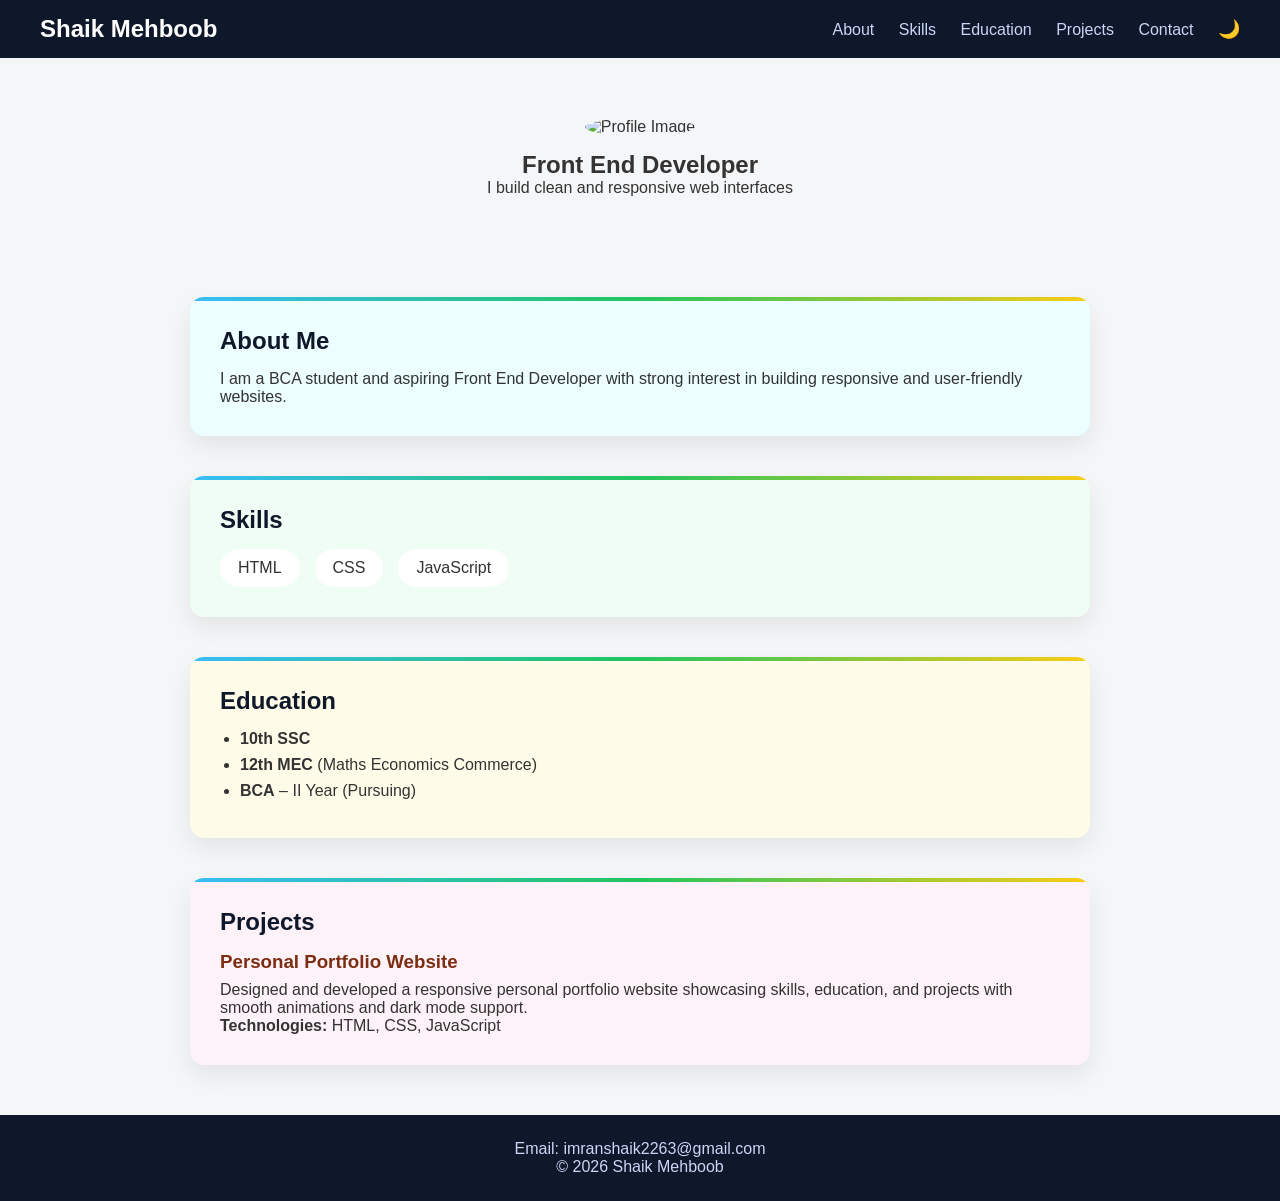
==== index.html @ 060ca1a7 "Update and rename Index.html to index.html" ====
<!DOCTYPE html>
<html lang="en">
<head>
  <meta charset="UTF-8">
  <title>Shaik Mehboob | Front End Developer</title>
  <link rel="stylesheet" href="style.css">
</head>
<body>

<header>
  <h2>Shaik Mehboob</h2>
  <nav>
    <a href="#about">About</a>
    <a href="#skills">Skills</a>
    <a href="#education">Education</a>
    <a href="#projects">Projects</a>
    <a href="#contact">Contact</a>
    <button id="darkToggle">🌙</button>
  </nav>
</header>


<section class="hero">
  <img src="Profile.jpeg" alt="Profile Image">
  <h1>Front End Developer</h1>
  <p>I build clean and responsive web interfaces</p>
</section>

<section id="about" class="card about">
  <span class="line"></span>
  <h2>About Me</h2>
  <p>
    I am a BCA student and aspiring Front End Developer with strong interest
    in building responsive and user-friendly websites.
  </p>
</section>

<section id="skills" class="card skills-box">
  <span class="line"></span>
  <h2>Skills</h2>
  <div class="skills">
    <span>HTML</span>
    <span>CSS</span>
    <span>JavaScript</span>
    
  </div>
</section>

<section id="education" class="card education">
  <span class="line"></span>
  <h2>Education</h2>
  <ul>
    <li><strong>10th SSC</strong></li>
    <li><strong>12th MEC</strong> (Maths Economics Commerce)</li>
    <li><strong>BCA</strong> – II Year (Pursuing)</li>
  </ul>
</section>


<section id="projects" class="card projects">
  <span class="line"></span>
  <h2>Projects</h2>
  <div class="project-box">
    <h3>Personal Portfolio Website</h3>
    <p>
      Designed and developed a responsive personal portfolio website
      showcasing skills, education, and projects with smooth animations
      and dark mode support.
    </p>
    <p><strong>Technologies:</strong> HTML, CSS, JavaScript</p>
  </div>
</section>

<footer id="contact">
  <p>Email: imranshaik2263@gmail.com</p>
  <p>© 2026 Shaik Mehboob</p>
</footer>

<script src="script.js"></script>
</body>
</html>
---- style.css ----
* {
  margin: 0;
  padding: 0;
  box-sizing: border-box;
  font-family: 'Segoe UI', sans-serif;
}

body {
  background: #f4f6f8;
  color: #333;
}


header {
  position: sticky;
  top: 0;
  z-index: 1000;
  background: #0f172a;
  padding: 15px 40px;
  display: flex;
  justify-content: space-between;
  align-items: center;
}

header h2 {
  color: white;
}

nav a {
  color: #cbd5f5;
  margin-left: 20px;
  text-decoration: none;
}

nav a:hover {
  color: #38bdf8;
}

#darkToggle {
  margin-left: 20px;
  background: none;
  border: none;
  font-size: 18px;
  cursor: pointer;
  color: #cbd5f5;
}


.hero {
  text-align: center;
  padding: 60px 20px;
}

.hero img {
  width: 140px;
  border-radius: 50%;
  margin-bottom: 15px;
}


.card {
  position: relative;
  max-width: 900px;
  margin: 40px auto;
  padding: 30px;
  border-radius: 14px;
  box-shadow: 0 10px 25px rgba(0,0,0,0.08);
  opacity: 0;
  transform: translateY(60px);
  transition: 0.7s ease;
  overflow: hidden;
}

.card.show {
  opacity: 1;
  transform: translateY(0);
}

.card h2 {
  margin-bottom: 15px;
  color: #0f172a;
}


.about { background: #ecfeff; }
.skills-box { background: #f0fdf4; }
.education { background: #fefce8; }
.projects { background: #fdf2f8; }


.line {
  position: absolute;
  top: 0;
  left: -100%;
  width: 100%;
  height: 4px;
  background: linear-gradient(90deg, #38bdf8, #22c55e, #facc15);
}

.card.show .line {
  animation: moveLine 1.2s linear forwards;
}

@keyframes moveLine {
  from { left: -100%; }
  to { left: 0; }
}


.skills {
  display: flex;
  gap: 15px;
  flex-wrap: wrap;
}

.skills span {
  background: white;
  padding: 10px 18px;
  border-radius: 20px;
  font-weight: 500;
}


.education ul {
  padding-left: 20px;
}

.education li {
  margin-bottom: 8px;
}


.project-box h3 {
  margin-bottom: 8px;
  color: #7c2d12;
}


footer {
  background: #0f172a;
  color: #cbd5f5;
  text-align: center;
  padding: 25px;
  margin-top: 50px;
}


body.dark {
  background: #020617;
  color: #e5e7eb;
}

body.dark header,
body.dark footer {
  background: #020617;
}

body.dark .about,
body.dark .skills-box,
body.dark .education,
body.dark .projects {
  background: #020617;
  box-shadow: 0 10px 30px rgba(255,255,255,0.05);
}

body.dark .card h2,
body.dark .project-box h3 {
  color: white;
}

body.dark .skills span {
  background: #1e293b;
  color: #e5e7eb;
}
@media (max-width: 768px) {
  header {
    flex-direction: column;
    gap: 10px;
  }
}


body.dark .card {
  position: relative;
}

body.dark .card::before {
  content: "";
  position: absolute;
  inset: 0;
  border-radius: 14px;
  padding: 2px;
  background: linear-gradient(
    90deg,
    #38bdf8,
    #22c55e,
    #facc15,
    #38bdf8
  );
  background-size: 300% 300%;
  animation: borderMove 3s linear infinite;
  -webkit-mask:
    linear-gradient(#000 0 0) content-box,
    linear-gradient(#000 0 0);
  -webkit-mask-composite: xor;
          mask-composite: exclude;
  pointer-events: none;
}

@keyframes borderMove {
  0% { background-position: 0% 50%; }
  100% { background-position: 100% 50%; }
}


body.dark header,
body.dark footer {
  background: #c7d2fe; 
  border-bottom: 2px solid #6366f1;
}

body.dark header h2,
body.dark header nav a,
body.dark footer {
  color: #111827; 
}

body.dark header nav a:hover {
  color: #3730a3;
}


body.dark #darkToggle {
  color: #111827;
}
.theme-toggle {
  position: sticky;
  top: 80px; /* below header */
  display: flex;
  justify-content: flex-end;
  padding: 10px 40px;
  z-index: 999;
}

.theme-toggle button {
  background: #111827;
  color: #ffffff;
  border: none;
  padding: 8px 16px;
  border-radius: 20px;
  cursor: pointer;
  font-size: 14px;
  transition: all 0.3s ease;
}

.theme-toggle button:hover {
  background: #2563eb;
}
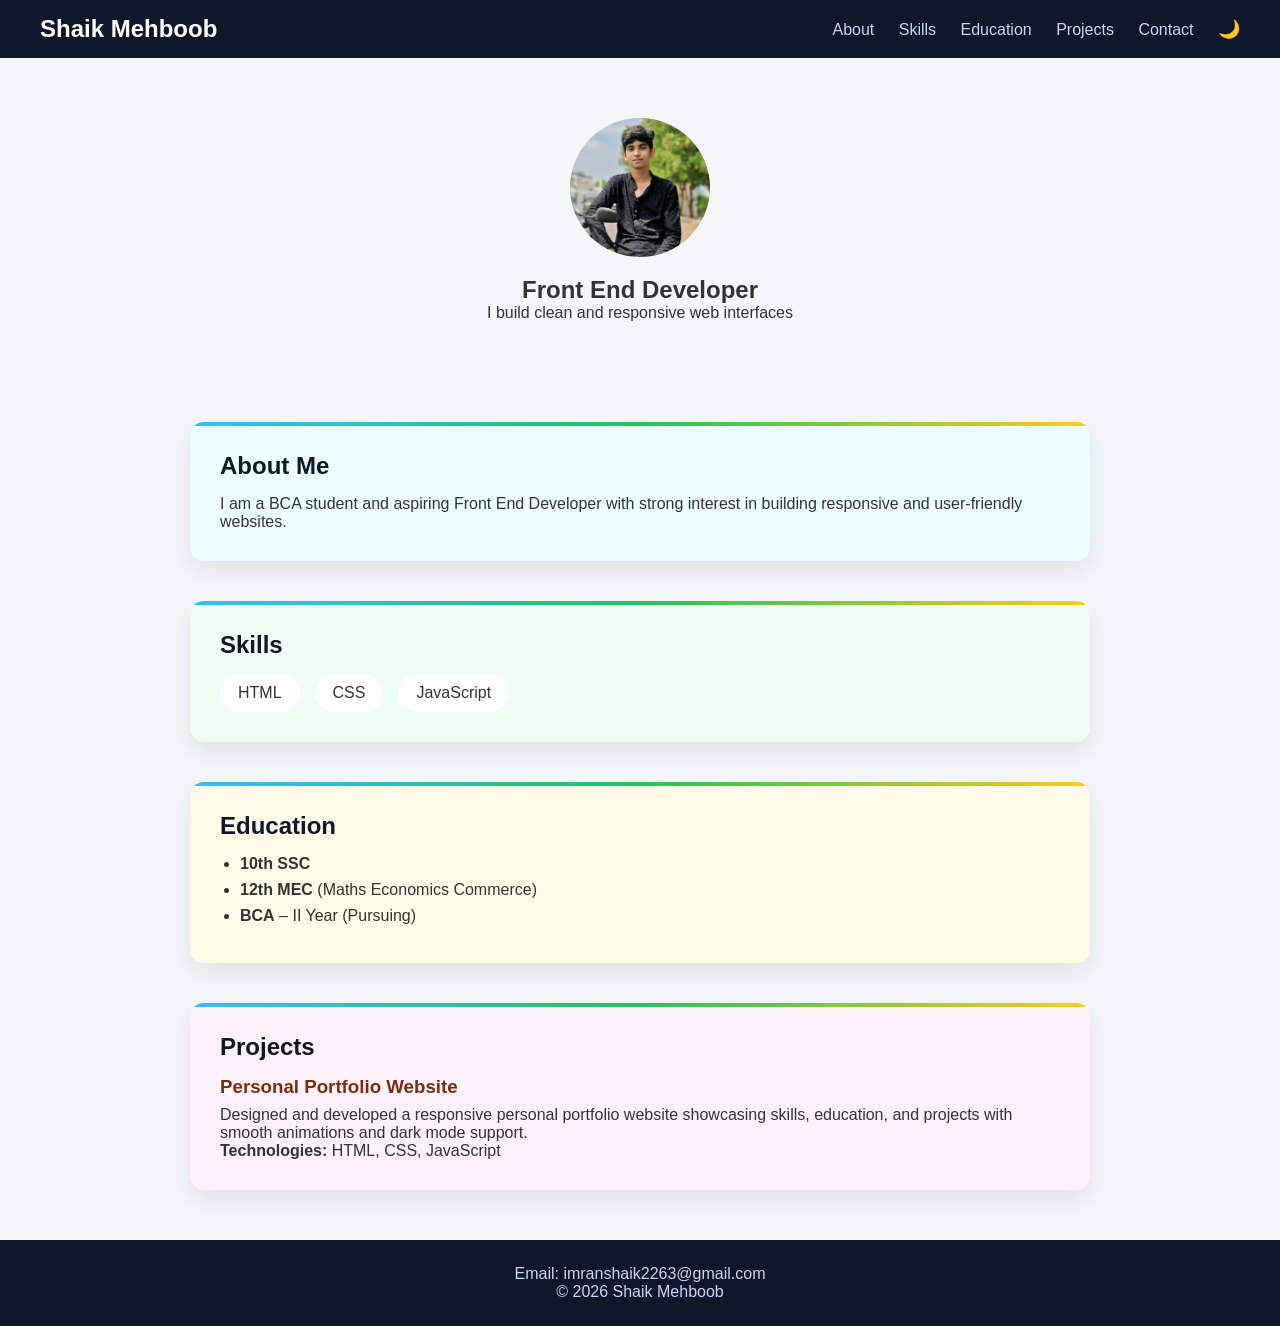
==== commit 3d395cc5: "Update index.html" ====
--- a/index.html
+++ b/index.html
@@ -21,7 +21,7 @@
 
 
 <section class="hero">
-  <img src="Profile.jpeg" alt="Profile Image">
+  <img src="profile.jpeg" alt="Profile Image">
   <h1>Front End Developer</h1>
   <p>I build clean and responsive web interfaces</p>
 </section>
@@ -79,3 +79,4 @@
 <script src="script.js"></script>
 </body>
 </html>
+
